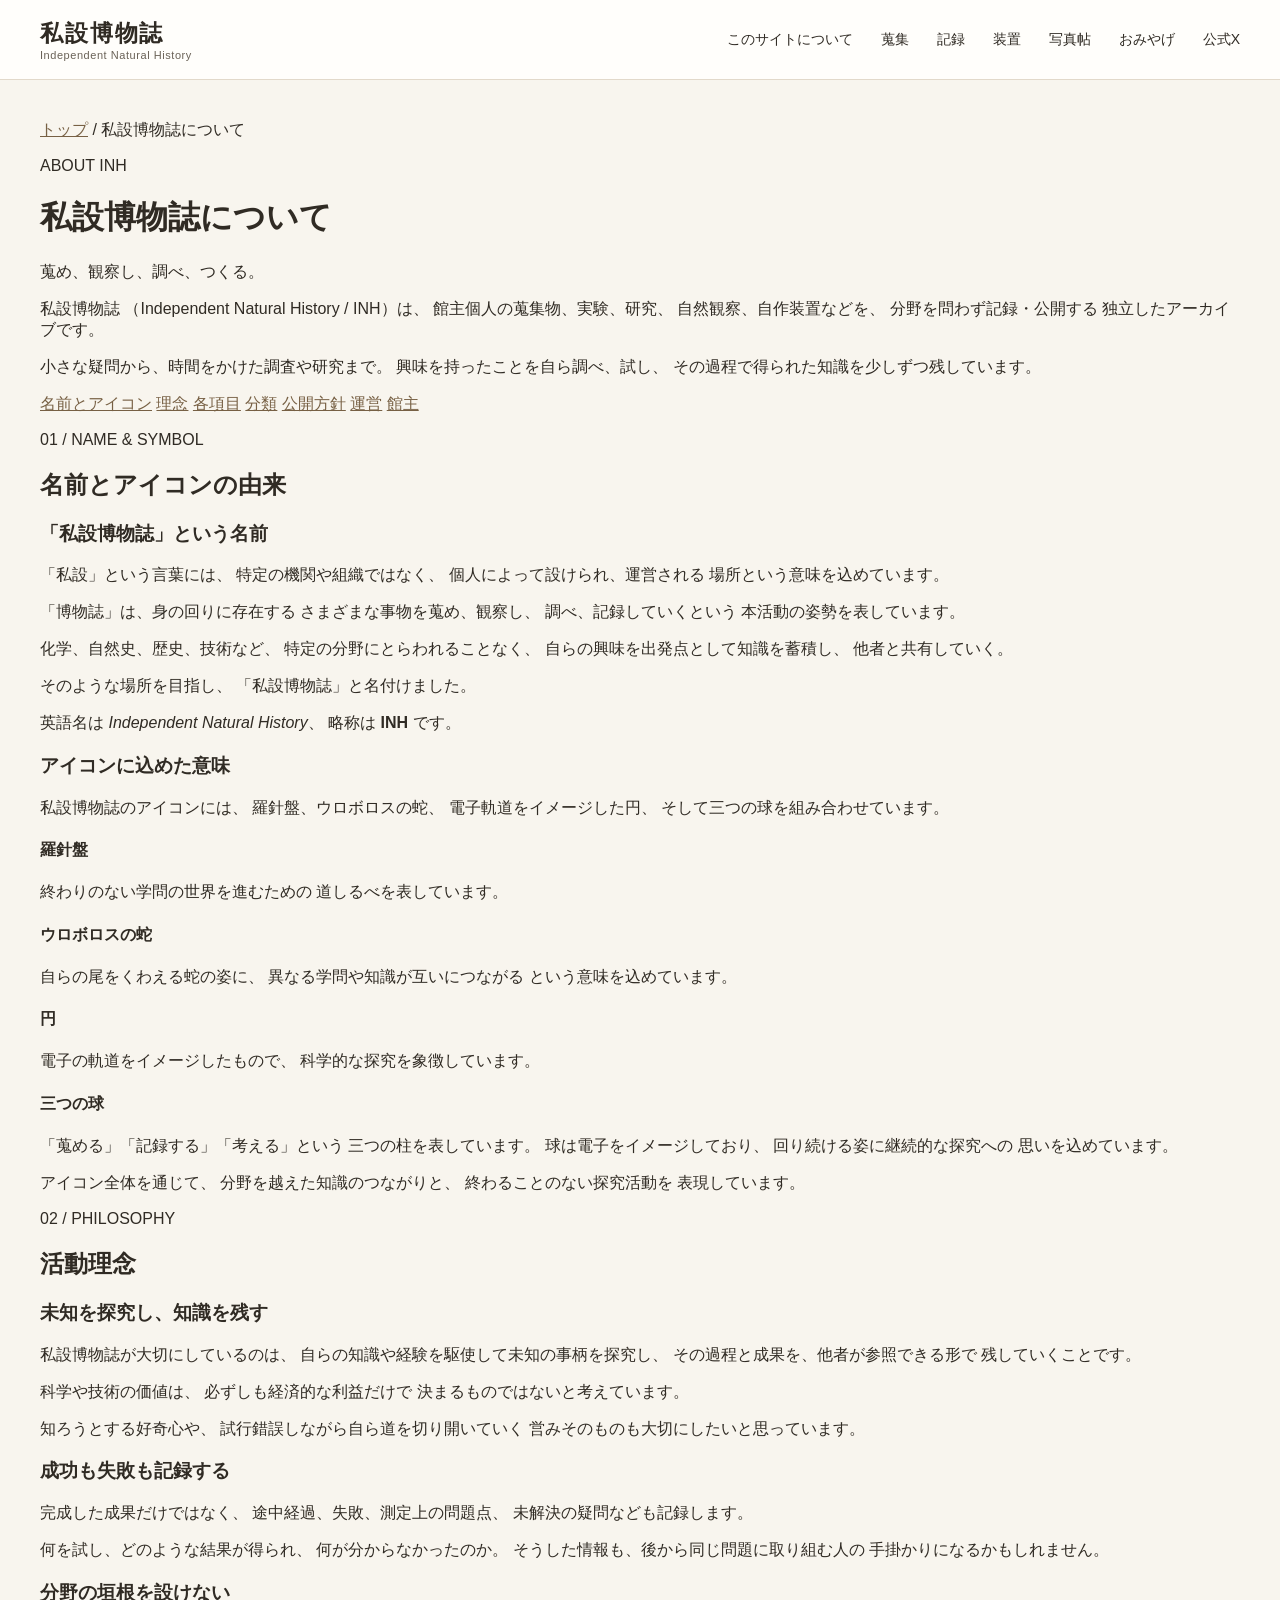
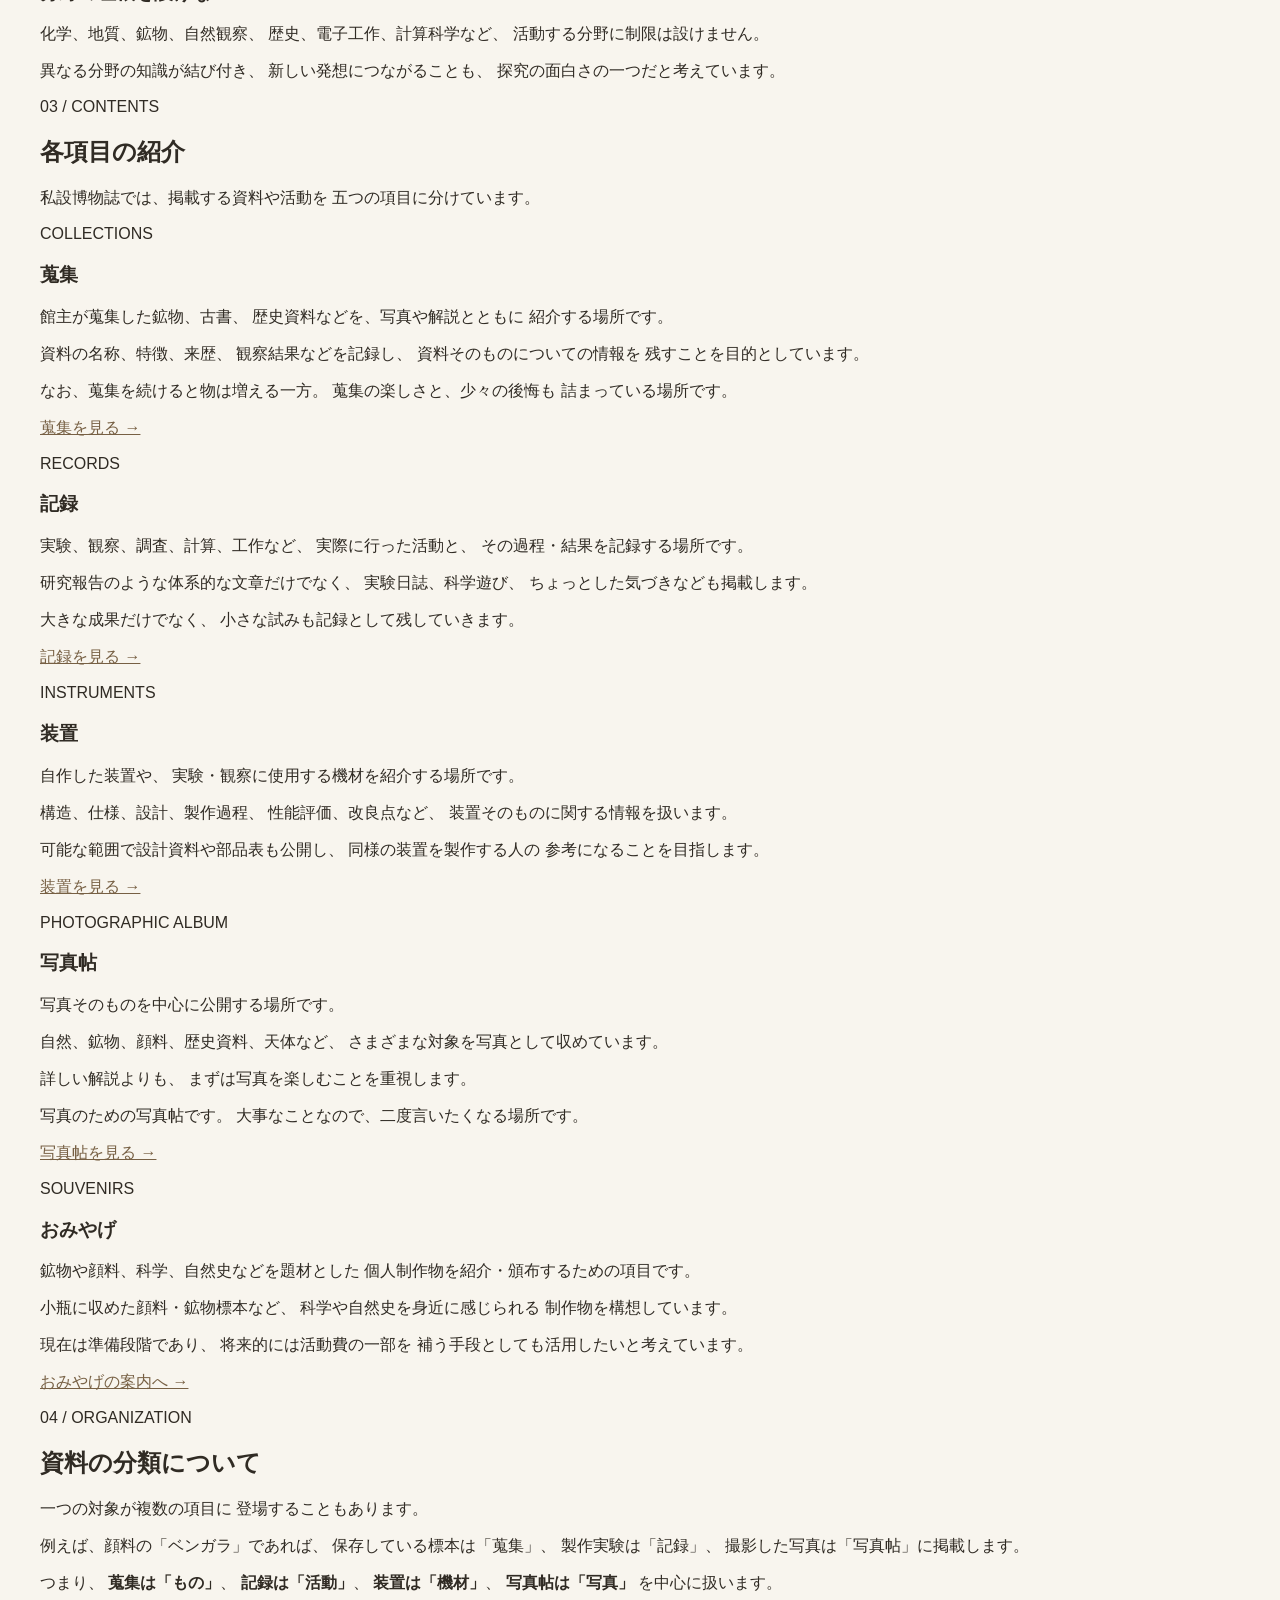
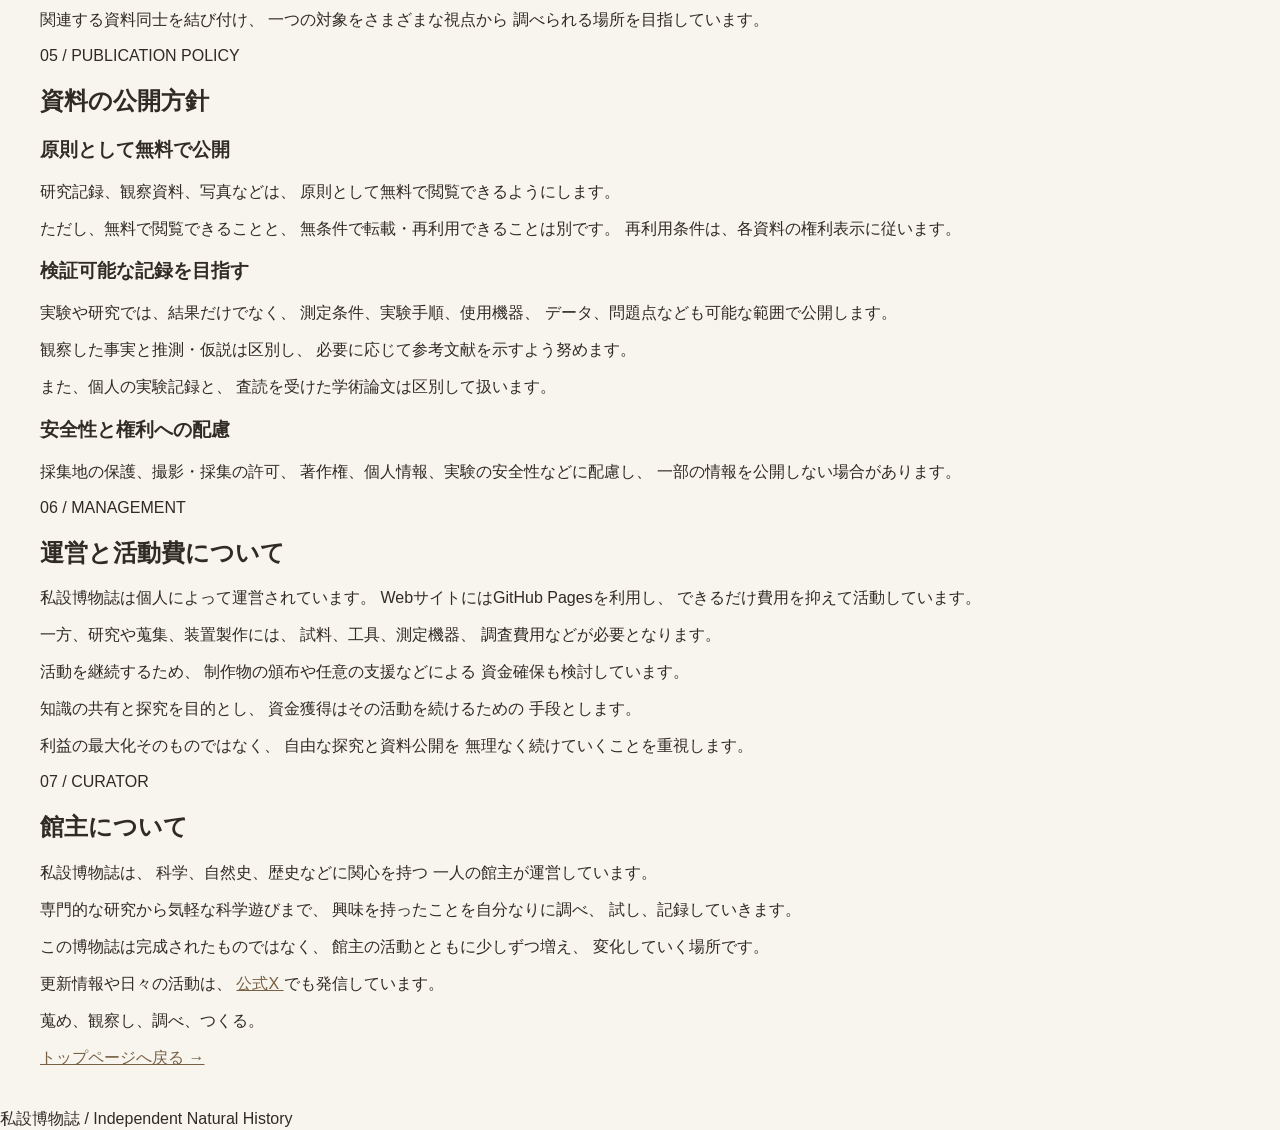
==== about/index.html @ 65b4f7a8 "Create index.html" ====
<!DOCTYPE html>
<html lang="ja">

<head>
  <meta charset="UTF-8">
  <meta name="viewport"
        content="width=device-width, initial-scale=1.0">

  <title>私設博物誌について | INH</title>

  <meta name="description"
        content="私設博物誌（INH）の名前とアイコンの由来、活動理念、各項目の紹介、資料公開方針、運営についてご案内します。">

  <!-- 共通CSS -->
  <link rel="stylesheet" href="../style.css">

  <!-- このページ専用CSS -->
  <link rel="stylesheet" href="../css/about.css">
</head>

<body>

  <!-- ===== ヘッダー ===== -->
  <header class="site-header">
    <div class="header-inner">

      <a href="../" class="site-brand">
        <span class="brand-ja">私設博物誌</span>
        <span class="brand-en">
          Independent Natural History
        </span>
      </a>

      <nav class="site-nav" aria-label="メインメニュー">
        <a href="./" aria-current="page">このサイトについて</a>
        <a href="../collections/">蒐集</a>
        <a href="../records/">記録</a>
        <a href="../instruments/">装置</a>
        <a href="../gallery/">写真帖</a>
        <a href="../#souvenirs">おみやげ</a>
        <a href="https://x.com/INH_sisetu"
           target="_blank"
           rel="noopener noreferrer">公式X</a>
      </nav>

    </div>
  </header>

  <main class="about-page">

    <!-- パンくずリスト -->
    <nav class="breadcrumb" aria-label="現在位置">
      <a href="../">トップ</a>
      / 私設博物誌について
    </nav>

    <!-- ===== はじめに ===== -->
    <div class="about-intro">

      <p class="about-en">ABOUT INH</p>
      <h1>私設博物誌について</h1>

      <p class="about-slogan">
        蒐め、観察し、調べ、つくる。
      </p>

      <p>
        私設博物誌
        （Independent Natural History / INH）は、
        館主個人の蒐集物、実験、研究、
        自然観察、自作装置などを、
        分野を問わず記録・公開する
        独立したアーカイブです。
      </p>

      <p>
        小さな疑問から、時間をかけた調査や研究まで。
        興味を持ったことを自ら調べ、試し、
        その過程で得られた知識を少しずつ残しています。
      </p>

    </div>

    <!-- ===== 目次 ===== -->
    <nav class="about-toc" aria-label="ページ内目次">
      <a href="#identity">名前とアイコン</a>
      <a href="#philosophy">理念</a>
      <a href="#contents">各項目</a>
      <a href="#classification">分類</a>
      <a href="#publication">公開方針</a>
      <a href="#management">運営</a>
      <a href="#curator">館主</a>
    </nav>

    <!-- ===== 01 名前とアイコン ===== -->
    <section id="identity" class="about-section">

      <p class="section-number">01 / NAME & SYMBOL</p>
      <h2>名前とアイコンの由来</h2>

      <h3>「私設博物誌」という名前</h3>

      <p>
        「私設」という言葉には、
        特定の機関や組織ではなく、
        個人によって設けられ、運営される
        場所という意味を込めています。
      </p>

      <p>
        「博物誌」は、身の回りに存在する
        さまざまな事物を蒐め、観察し、
        調べ、記録していくという
        本活動の姿勢を表しています。
      </p>

      <p>
        化学、自然史、歴史、技術など、
        特定の分野にとらわれることなく、
        自らの興味を出発点として知識を蓄積し、
        他者と共有していく。
      </p>

      <p>
        そのような場所を目指し、
        「私設博物誌」と名付けました。
      </p>

      <p>
        英語名は
        <em>Independent Natural History</em>、
        略称は <strong>INH</strong> です。
      </p>

      <h3>アイコンに込めた意味</h3>

      <p>
        私設博物誌のアイコンには、
        羅針盤、ウロボロスの蛇、
        電子軌道をイメージした円、
        そして三つの球を組み合わせています。
      </p>

      <div class="symbol-list">

        <div class="symbol-item">
          <h4>羅針盤</h4>
          <p>
            終わりのない学問の世界を進むための
            道しるべを表しています。
          </p>
        </div>

        <div class="symbol-item">
          <h4>ウロボロスの蛇</h4>
          <p>
            自らの尾をくわえる蛇の姿に、
            異なる学問や知識が互いにつながる
            という意味を込めています。
          </p>
        </div>

        <div class="symbol-item">
          <h4>円</h4>
          <p>
            電子の軌道をイメージしたもので、
            科学的な探究を象徴しています。
          </p>
        </div>

        <div class="symbol-item">
          <h4>三つの球</h4>
          <p>
            「蒐める」「記録する」「考える」という
            三つの柱を表しています。
            球は電子をイメージしており、
            回り続ける姿に継続的な探究への
            思いを込めています。
          </p>
        </div>

      </div>

      <p>
        アイコン全体を通じて、
        分野を越えた知識のつながりと、
        終わることのない探究活動を
        表現しています。
      </p>

    </section>

    <!-- ===== 02 活動理念 ===== -->
    <section id="philosophy" class="about-section">

      <p class="section-number">02 / PHILOSOPHY</p>
      <h2>活動理念</h2>

      <h3>未知を探究し、知識を残す</h3>

      <p>
        私設博物誌が大切にしているのは、
        自らの知識や経験を駆使して未知の事柄を探究し、
        その過程と成果を、他者が参照できる形で
        残していくことです。
      </p>

      <p>
        科学や技術の価値は、
        必ずしも経済的な利益だけで
        決まるものではないと考えています。
      </p>

      <p>
        知ろうとする好奇心や、
        試行錯誤しながら自ら道を切り開いていく
        営みそのものも大切にしたいと思っています。
      </p>

      <h3>成功も失敗も記録する</h3>

      <p>
        完成した成果だけではなく、
        途中経過、失敗、測定上の問題点、
        未解決の疑問なども記録します。
      </p>

      <p>
        何を試し、どのような結果が得られ、
        何が分からなかったのか。
        そうした情報も、後から同じ問題に取り組む人の
        手掛かりになるかもしれません。
      </p>

      <h3>分野の垣根を設けない</h3>

      <p>
        化学、地質、鉱物、自然観察、
        歴史、電子工作、計算科学など、
        活動する分野に制限は設けません。
      </p>

      <p>
        異なる分野の知識が結び付き、
        新しい発想につながることも、
        探究の面白さの一つだと考えています。
      </p>

    </section>

    <!-- ===== 03 各項目 ===== -->
    <section id="contents" class="about-section">

      <p class="section-number">03 / CONTENTS</p>
      <h2>各項目の紹介</h2>

      <p>
        私設博物誌では、掲載する資料や活動を
        五つの項目に分けています。
      </p>

      <div class="about-entries">

        <article class="about-entry">

          <p class="entry-en">COLLECTIONS</p>
          <h3>蒐集</h3>

          <p>
            館主が蒐集した鉱物、古書、
            歴史資料などを、写真や解説とともに
            紹介する場所です。
          </p>

          <p>
            資料の名称、特徴、来歴、
            観察結果などを記録し、
            資料そのものについての情報を
            残すことを目的としています。
          </p>

          <p>
            なお、蒐集を続けると物は増える一方。
            蒐集の楽しさと、少々の後悔も
            詰まっている場所です。
          </p>

          <a href="../collections/">
            蒐集を見る →
          </a>

        </article>

        <article class="about-entry">

          <p class="entry-en">RECORDS</p>
          <h3>記録</h3>

          <p>
            実験、観察、調査、計算、工作など、
            実際に行った活動と、
            その過程・結果を記録する場所です。
          </p>

          <p>
            研究報告のような体系的な文章だけでなく、
            実験日誌、科学遊び、
            ちょっとした気づきなども掲載します。
          </p>

          <p>
            大きな成果だけでなく、
            小さな試みも記録として残していきます。
          </p>

          <a href="../records/">
            記録を見る →
          </a>

        </article>

        <article class="about-entry">

          <p class="entry-en">INSTRUMENTS</p>
          <h3>装置</h3>

          <p>
            自作した装置や、
            実験・観察に使用する機材を紹介する場所です。
          </p>

          <p>
            構造、仕様、設計、製作過程、
            性能評価、改良点など、
            装置そのものに関する情報を扱います。
          </p>

          <p>
            可能な範囲で設計資料や部品表も公開し、
            同様の装置を製作する人の
            参考になることを目指します。
          </p>

          <a href="../instruments/">
            装置を見る →
          </a>

        </article>

        <article class="about-entry">

          <p class="entry-en">PHOTOGRAPHIC ALBUM</p>
          <h3>写真帖</h3>

          <p>
            写真そのものを中心に公開する場所です。
          </p>

          <p>
            自然、鉱物、顔料、歴史資料、天体など、
            さまざまな対象を写真として収めています。
          </p>

          <p>
            詳しい解説よりも、
            まずは写真を楽しむことを重視します。
          </p>

          <p>
            写真のための写真帖です。
            大事なことなので、二度言いたくなる場所です。
          </p>

          <a href="../gallery/">
            写真帖を見る →
          </a>

        </article>

        <article class="about-entry">

          <p class="entry-en">SOUVENIRS</p>
          <h3>おみやげ</h3>

          <p>
            鉱物や顔料、科学、自然史などを題材とした
            個人制作物を紹介・頒布するための項目です。
          </p>

          <p>
            小瓶に収めた顔料・鉱物標本など、
            科学や自然史を身近に感じられる
            制作物を構想しています。
          </p>

          <p>
            現在は準備段階であり、
            将来的には活動費の一部を
            補う手段としても活用したいと考えています。
          </p>

          <a href="../#souvenirs">
            おみやげの案内へ →
          </a>

        </article>

      </div>

    </section>

    <!-- ===== 04 分類 ===== -->
    <section id="classification" class="about-section">

      <p class="section-number">04 / ORGANIZATION</p>
      <h2>資料の分類について</h2>

      <p>
        一つの対象が複数の項目に
        登場することもあります。
      </p>

      <p>
        例えば、顔料の「ベンガラ」であれば、
        保存している標本は「蒐集」、
        製作実験は「記録」、
        撮影した写真は「写真帖」に掲載します。
      </p>

      <p>
        つまり、
        <strong>蒐集は「もの」</strong>、
        <strong>記録は「活動」</strong>、
        <strong>装置は「機材」</strong>、
        <strong>写真帖は「写真」</strong>
        を中心に扱います。
      </p>

      <p>
        関連する資料同士を結び付け、
        一つの対象をさまざまな視点から
        調べられる場所を目指しています。
      </p>

    </section>

    <!-- ===== 05 公開方針 ===== -->
    <section id="publication" class="about-section">

      <p class="section-number">05 / PUBLICATION POLICY</p>
      <h2>資料の公開方針</h2>

      <h3>原則として無料で公開</h3>

      <p>
        研究記録、観察資料、写真などは、
        原則として無料で閲覧できるようにします。
      </p>

      <p>
        ただし、無料で閲覧できることと、
        無条件で転載・再利用できることは別です。
        再利用条件は、各資料の権利表示に従います。
      </p>

      <h3>検証可能な記録を目指す</h3>

      <p>
        実験や研究では、結果だけでなく、
        測定条件、実験手順、使用機器、
        データ、問題点なども可能な範囲で公開します。
      </p>

      <p>
        観察した事実と推測・仮説は区別し、
        必要に応じて参考文献を示すよう努めます。
      </p>

      <p>
        また、個人の実験記録と、
        査読を受けた学術論文は区別して扱います。
      </p>

      <h3>安全性と権利への配慮</h3>

      <p>
        採集地の保護、撮影・採集の許可、
        著作権、個人情報、実験の安全性などに配慮し、
        一部の情報を公開しない場合があります。
      </p>

    </section>

    <!-- ===== 06 運営 ===== -->
    <section id="management" class="about-section">

      <p class="section-number">06 / MANAGEMENT</p>
      <h2>運営と活動費について</h2>

      <p>
        私設博物誌は個人によって運営されています。
        WebサイトにはGitHub Pagesを利用し、
        できるだけ費用を抑えて活動しています。
      </p>

      <p>
        一方、研究や蒐集、装置製作には、
        試料、工具、測定機器、
        調査費用などが必要となります。
      </p>

      <p>
        活動を継続するため、
        制作物の頒布や任意の支援などによる
        資金確保も検討しています。
      </p>

      <p class="about-emphasis">
        知識の共有と探究を目的とし、
        資金獲得はその活動を続けるための
        手段とします。
      </p>

      <p>
        利益の最大化そのものではなく、
        自由な探究と資料公開を
        無理なく続けていくことを重視します。
      </p>

    </section>

    <!-- ===== 07 館主 ===== -->
    <section id="curator" class="about-section">

      <p class="section-number">07 / CURATOR</p>
      <h2>館主について</h2>

      <p>
        私設博物誌は、
        科学、自然史、歴史などに関心を持つ
        一人の館主が運営しています。
      </p>

      <p>
        専門的な研究から気軽な科学遊びまで、
        興味を持ったことを自分なりに調べ、
        試し、記録していきます。
      </p>

      <p>
        この博物誌は完成されたものではなく、
        館主の活動とともに少しずつ増え、
        変化していく場所です。
      </p>

      <p>
        更新情報や日々の活動は、
        <a href="https://x.com/INH_sisetu"
           target="_blank"
           rel="noopener noreferrer">
          公式X
        </a>
        でも発信しています。
      </p>

    </section>

    <!-- ページ末尾 -->
    <div class="about-ending">
      <p>蒐め、観察し、調べ、つくる。</p>
      <a href="../">トップページへ戻る →</a>
    </div>

  </main>

  <footer class="about-footer">
    私設博物誌 / Independent Natural History
  </footer>

</body>
</html>
---- style.css ----
:root {
  --page-bg: #F8F5EE;
  --surface: #FFFEFB;
  --ink: #302B24;
  --muted: #6A6257;
  --accent: #776044;
  --line: #E2D9CA;
}

body {
  /* ブラウザ標準の余白をなくす */
  margin: 0;

  /* 日本語用のフォント */
  font-family: "Noto Sans JP", sans-serif;
}


/* ===== ヘッダー全体 ===== */


.site-header {
  position: sticky; /* スクロール時も固定 */
  top: 0;           /* 画面上端に配置 */
  z-index: 100;     /* 他の要素より手前 */

  /* サイト共通の色を使用 */
  background: var(--surface);
  border-bottom: 1px solid var(--line);
}



/* ===== ヘッダー内の配置 ===== */

.header-inner {
  max-width: 1200px;
  /* 横幅の上限を1200pxにする */

  margin: auto;
  /* 左右の余白を自動調整して中央寄せ */

  padding: 18px 28px;
  /* 内側の余白：上下18px、左右28px */

  display: flex;
  /* 中の要素を横並びにする */

  justify-content: space-between;
  /* 要素を左右の端へ振り分ける */

  align-items: center;
  /* 要素を縦方向の中央に揃える */

  gap: 24px;
  /* 要素同士の間隔を最低24px確保 */
}


/* ===== サイト名 ===== */

.site-brand {
  display: flex;
  /* 内部の要素を並べる仕組み */

  flex-direction: column;
  /* 横並びではなく縦並びにする */

  text-decoration: none;
  /* リンクの下線を消す */

  color: inherit;
  /* 親要素の文字色を引き継ぐ */
}


/* ===== 日本語のサイト名 ===== */

.brand-ja {
  font-size: 23px;
  /* 文字サイズ */

  font-weight: 600;
  /* 文字の太さ。やや太字 */

  letter-spacing: 0.08em;
  /* 文字同士の間隔を少し広くする */
}



/* ===== メニュー ===== */

.site-nav {
  display: flex;
  /* メニューを横並びにする */

  gap: 28px;
  /* メニュー項目同士の間隔 */

  flex-wrap: wrap;
  /* 幅が足りなければ折り返す */
}



/* ===== メニュー内のリンク ===== */
.site-nav a {
  color: var(--ink);       /* 通常時の文字色 */
  font-size: 14px;
  text-decoration: none;   /* 下線を消す */
  transition: color 0.2s;  /* 色を滑らかに変える */
}

/* ===== マウスを乗せたとき ===== */
.site-nav a:hover {
  color: var(--accent);    /* 茶色に変化 */
}


/* ===== キーボード操作時 ===== */

.site-nav a:focus-visible,
.site-brand:focus-visible {
  outline: 2px solid #a16c43;
  /* 選択中のリンクを枠線で示す */

  outline-offset: 4px;
  /* 枠線を要素から4px離す */
}


/* ===== メイン部分（仮） ===== */

main {
  max-width: 1200px;
  /* コンテンツの横幅上限 */

  margin: auto;
  /* 中央寄せ */

  padding: 40px 28px;
  /* 内側の余白 */
}

main section {
  min-height: 200px;
  /* 各セクションの最低の高さ */

  scroll-margin-top: 120px;
  /* 移動先がヘッダーに隠れないよう余白を取る */
}


/* ===== スマートフォンへの対応 ===== */

@media (max-width: 700px) {
  /* 画面幅が700px以下のときだけ適用 */

  .header-inner {
    flex-direction: column;
    /* 横並びを縦並びに変更 */

    align-items: flex-start;
    /* 左端に揃える */

    padding: 14px 20px;
    /* スマホ向けに余白を調整 */
  }

  .site-nav {
    gap: 20px;
    /* メニュー間隔を狭くする */
  }
}


body{
  background: var(--page-bg);
  color: var(--ink);
}



/* ===== 英語のサイト名 ===== */
.brand-en {
  font-size: 11px;          /* 文字サイズ */
  color: var(--muted);     /* 補助文字色 */
  letter-spacing: 0.05em;  /* 文字同士の間隔 */
}


main a {
  color: var(--accent);
}
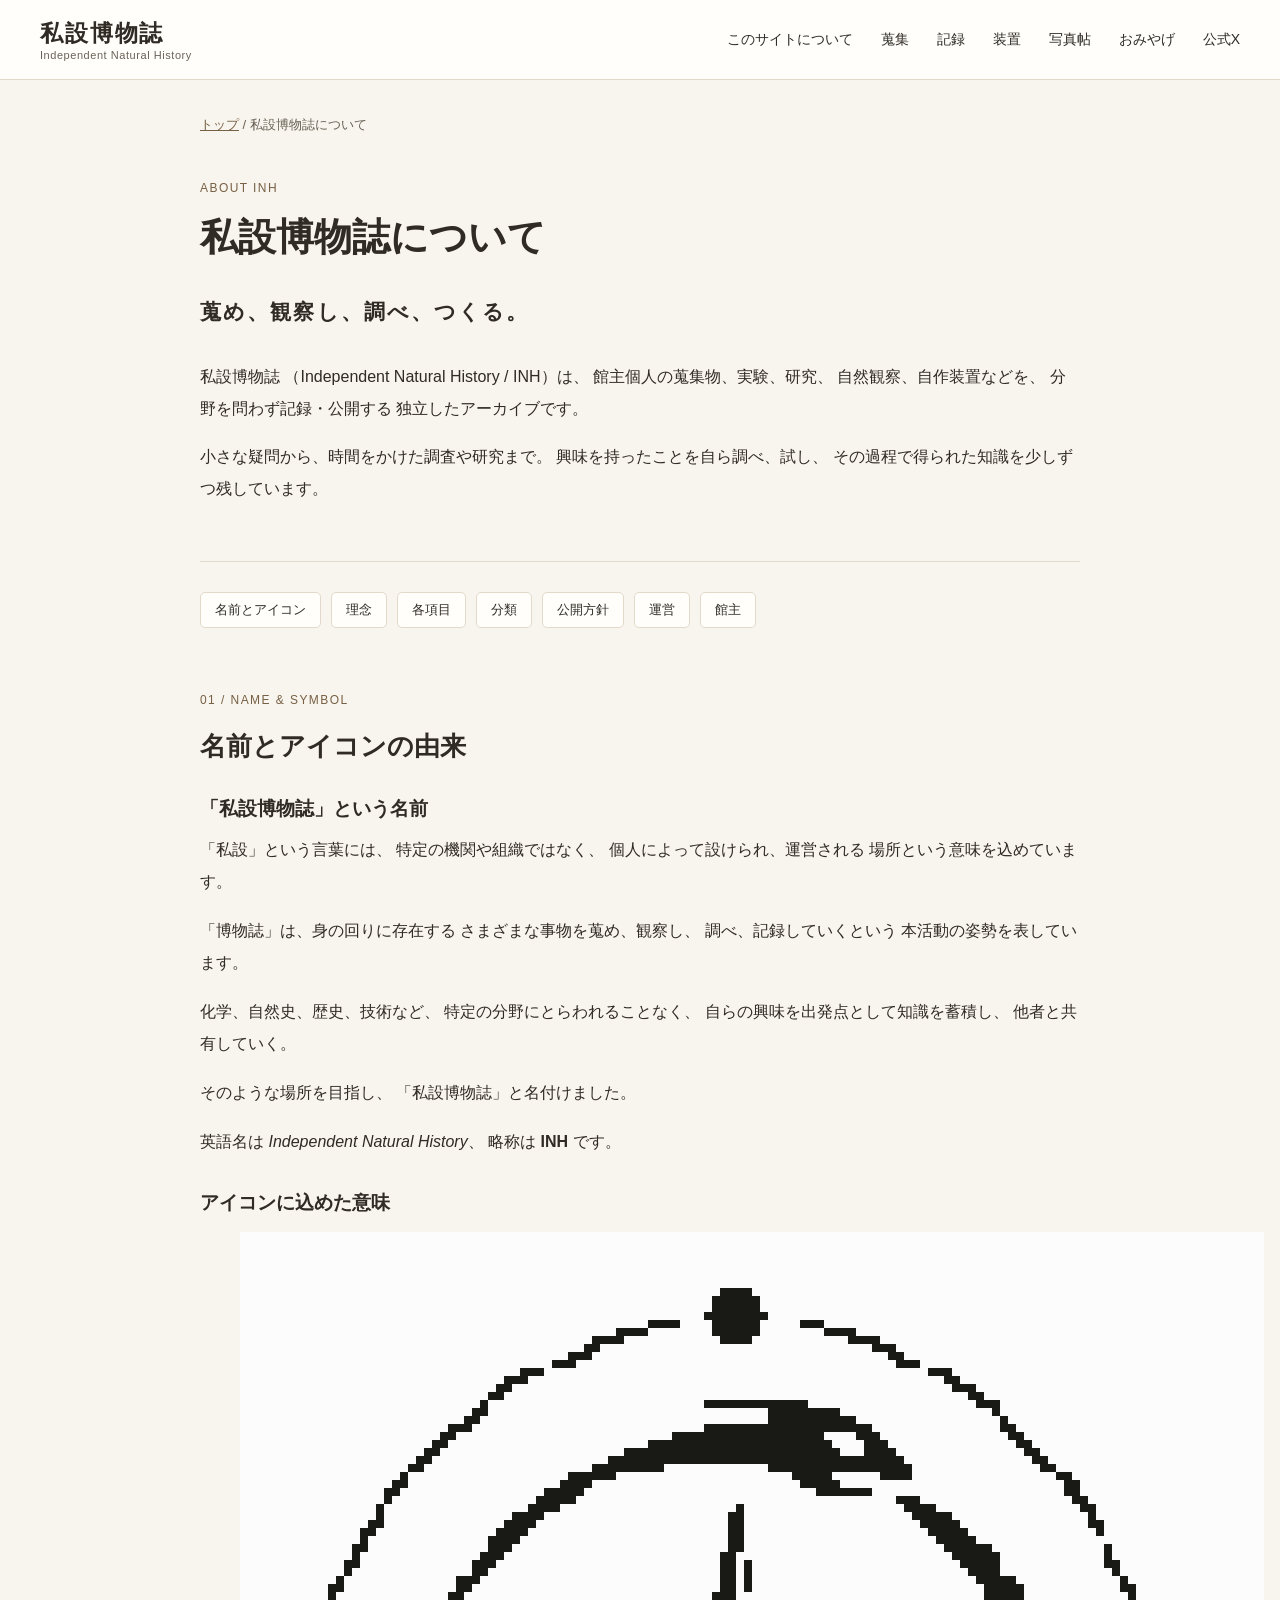
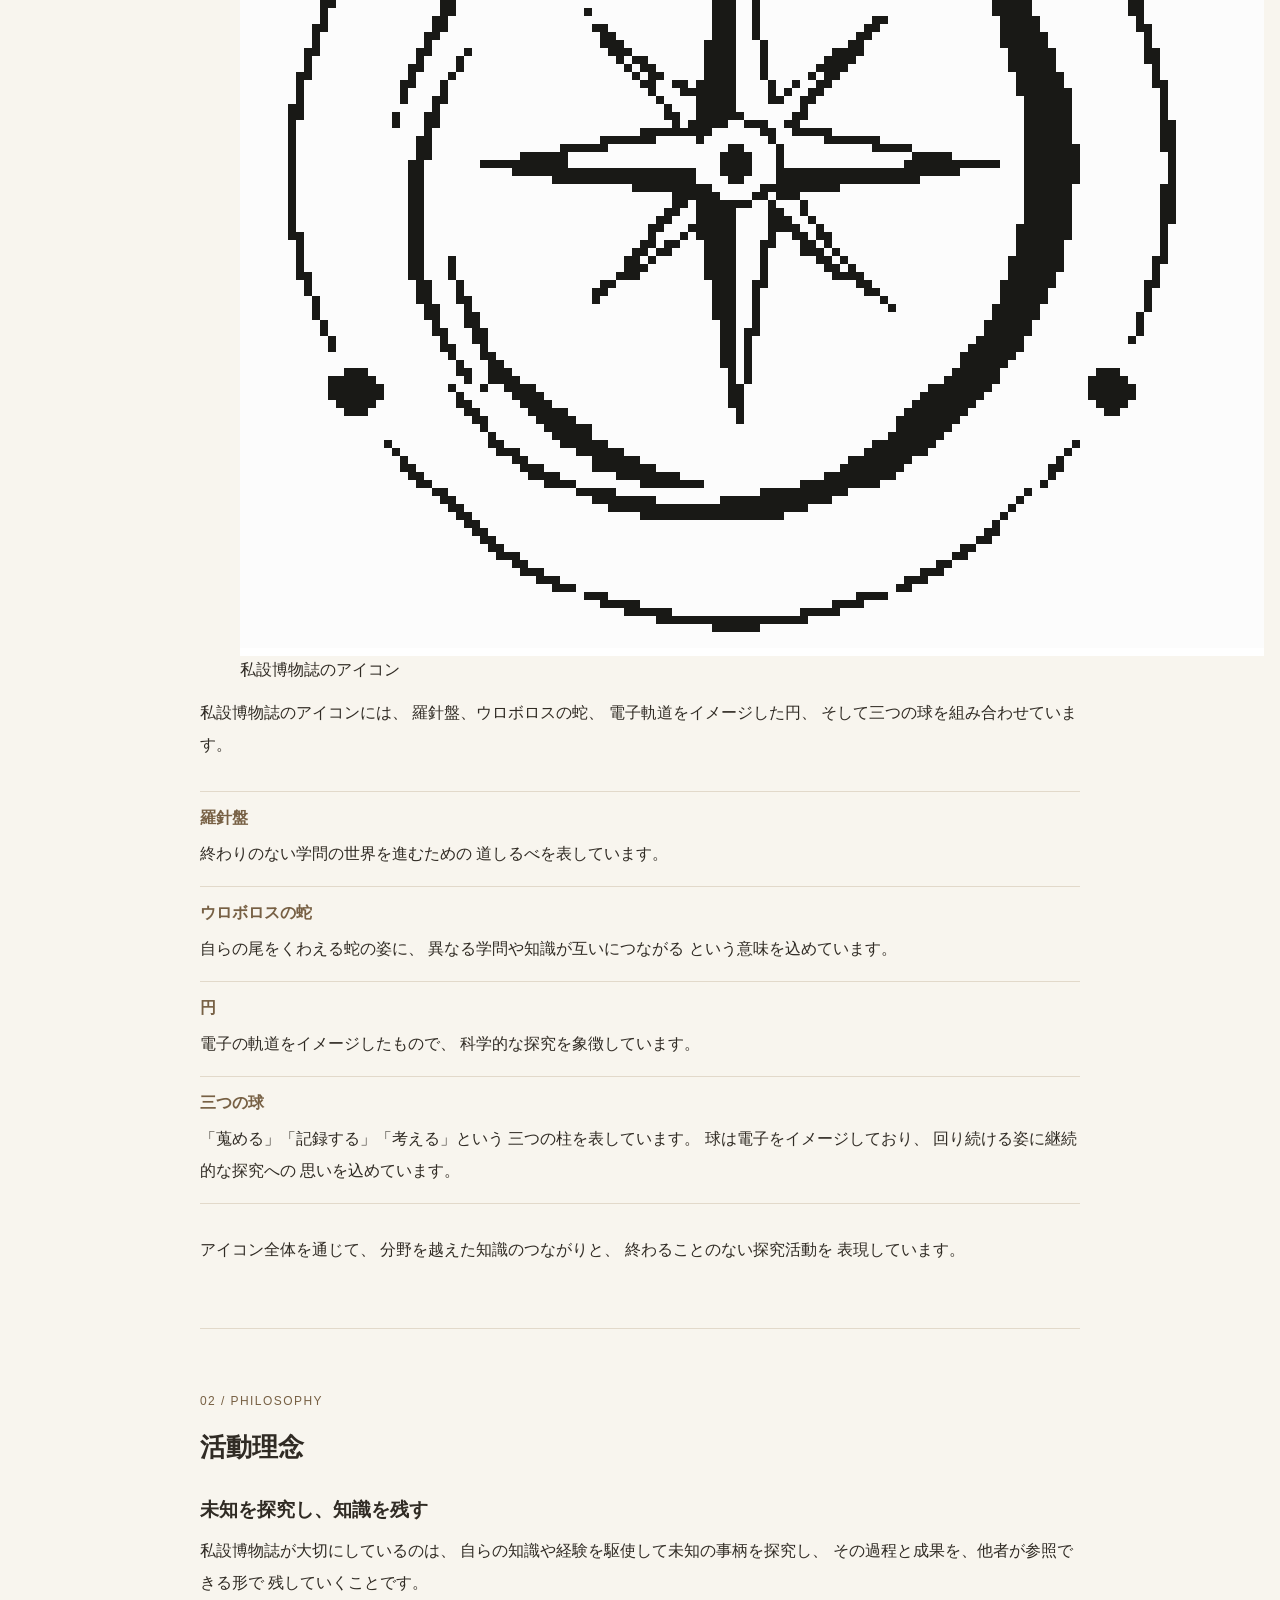
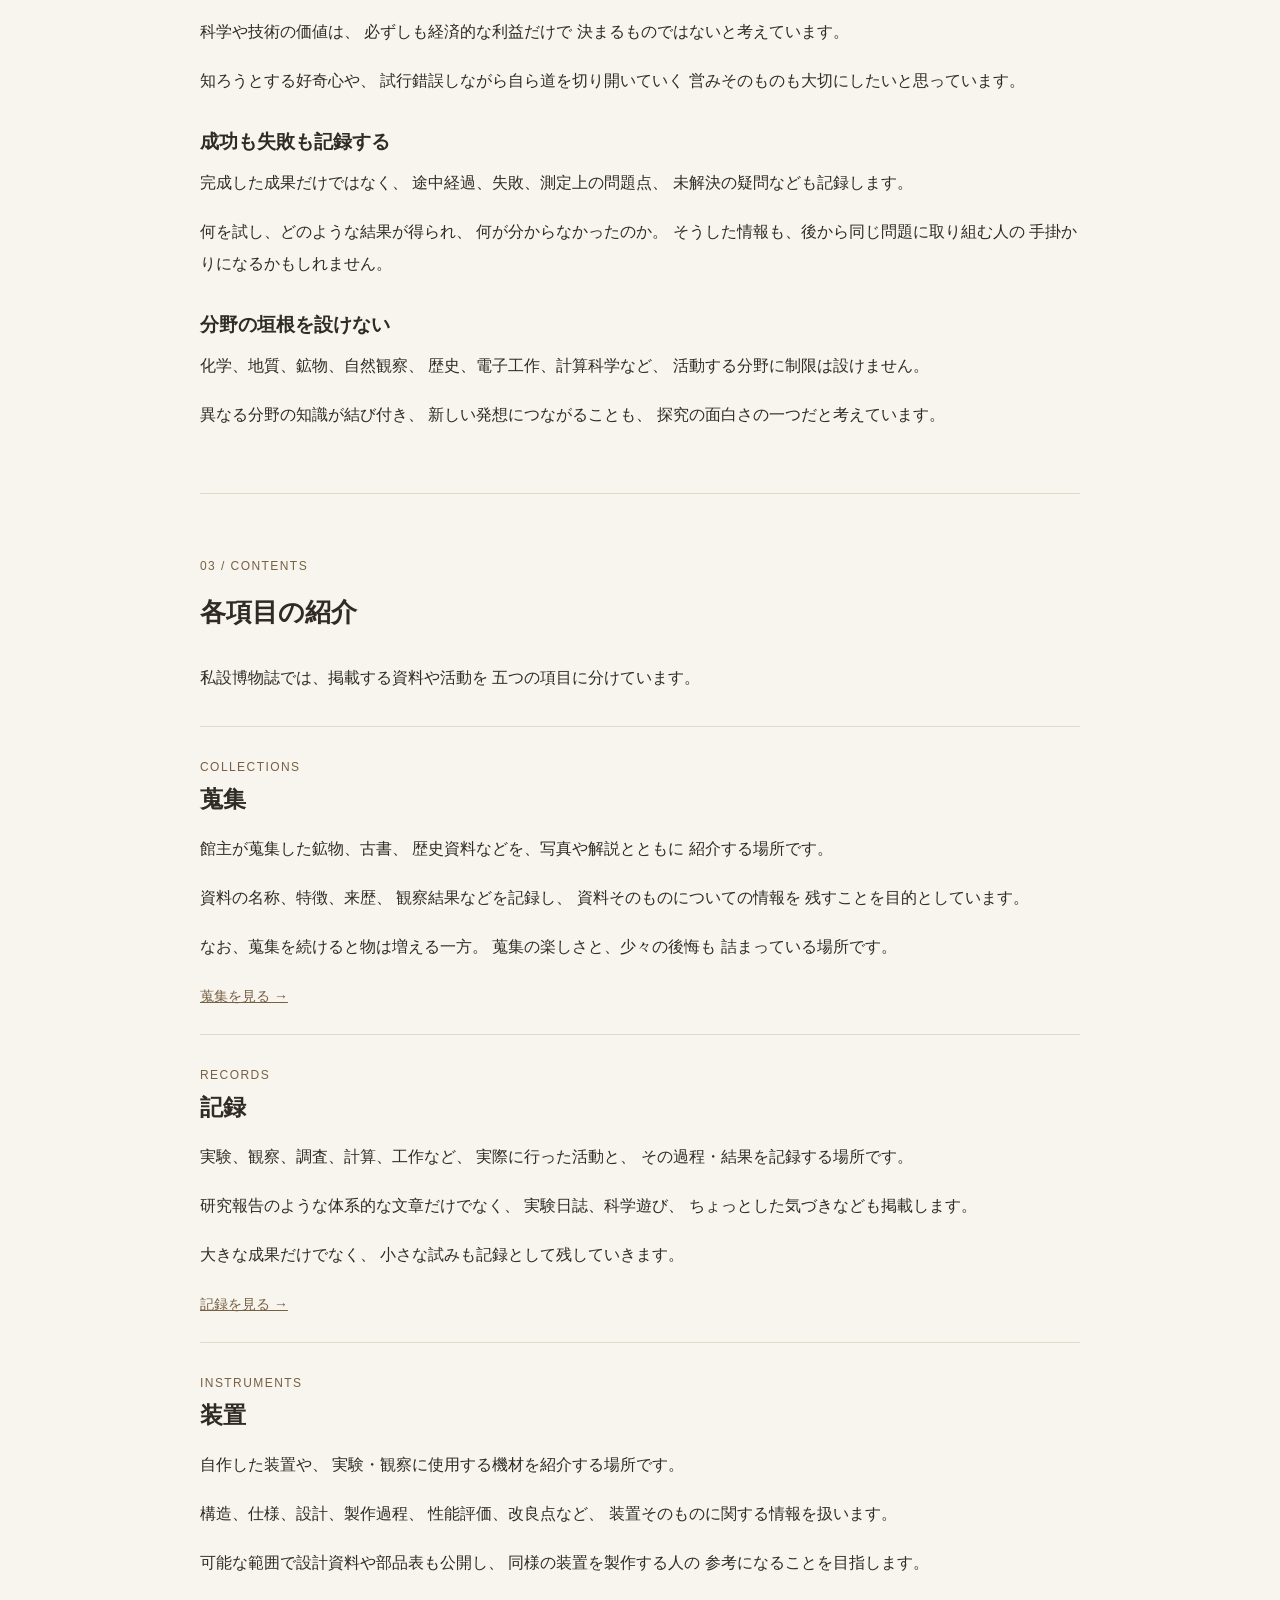
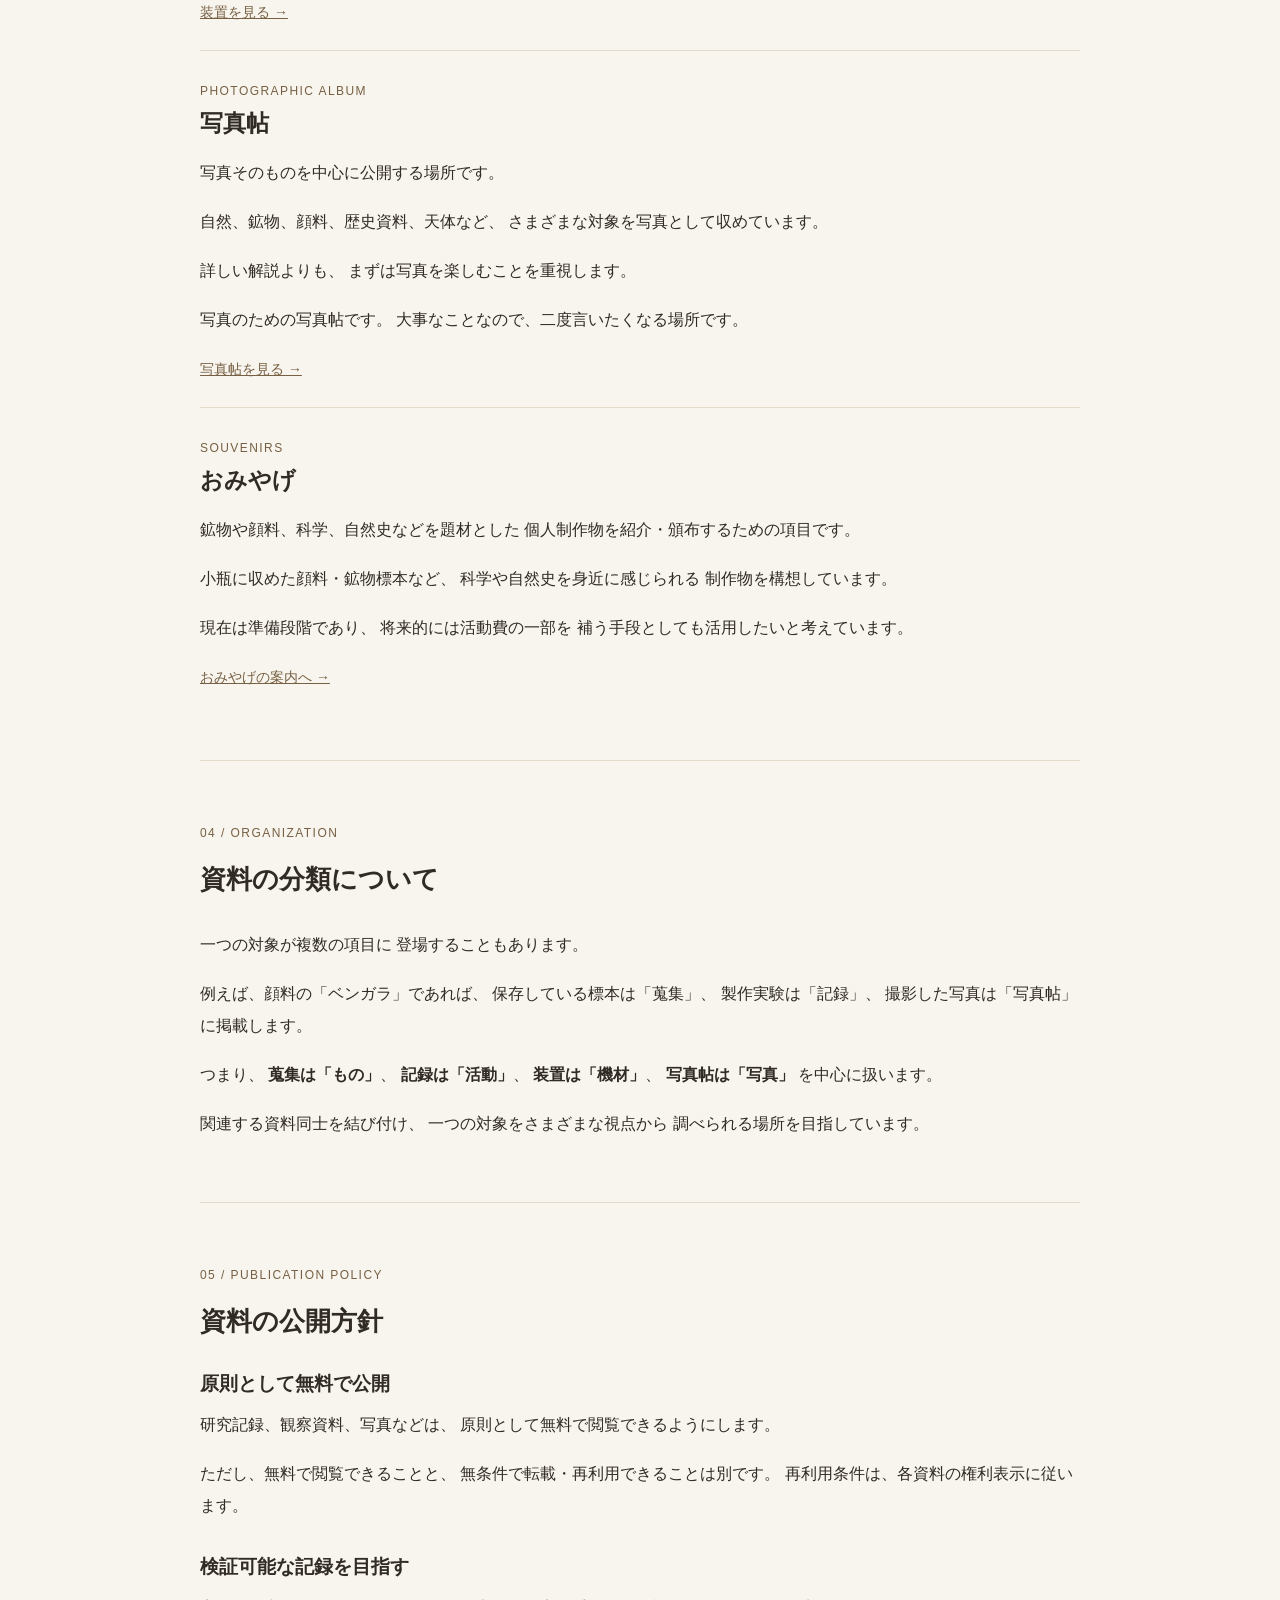
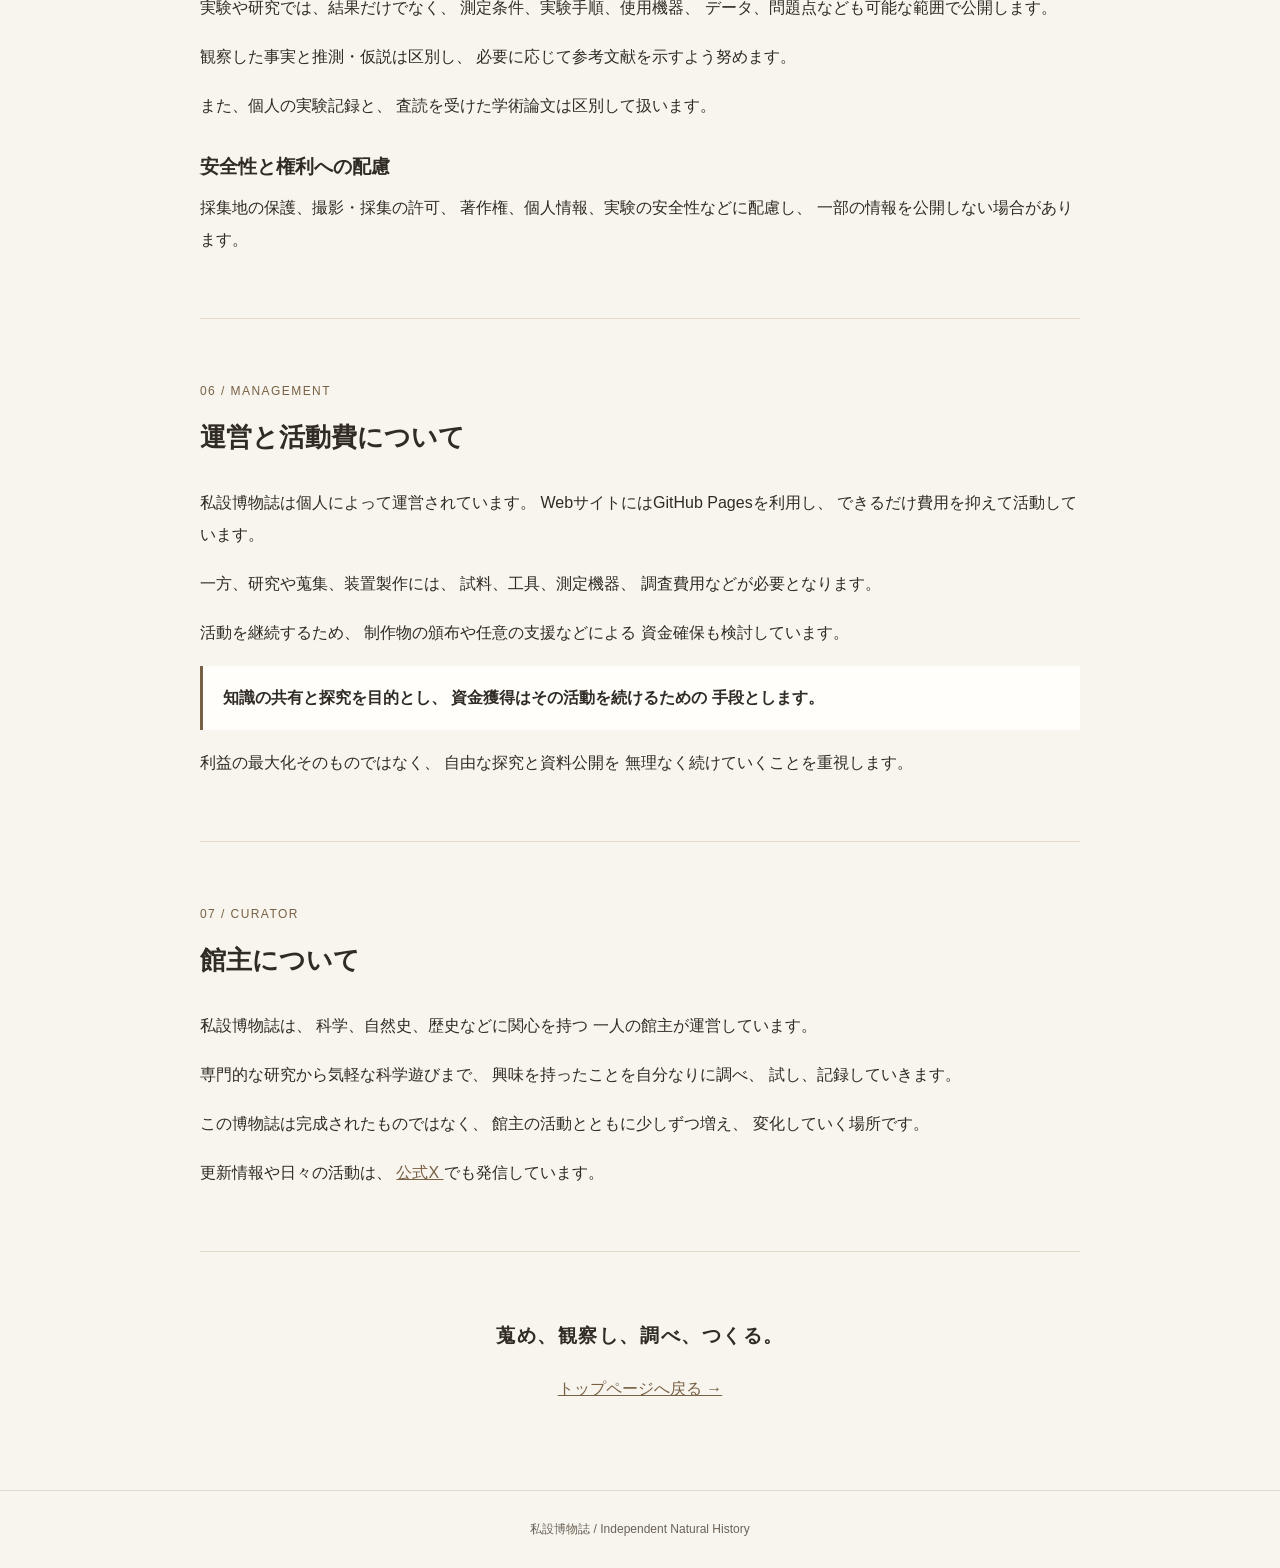
==== commit ae9b23c2: "Update index.html" ====
--- a/about/index.html
+++ b/about/index.html
@@ -134,6 +134,21 @@
       </p>
 
       <h3>アイコンに込めた意味</h3>
+      
+<!-- ===== 私設博物誌のアイコン ===== -->
+<figure class="about-symbol-image">
+
+  <img
+    src="../images/IMG_1352.png"
+    alt="私設博物誌のアイコン。羅針盤、ウロボロス、円、三つの球を組み合わせた意匠"
+    loading="lazy">
+
+  <figcaption>
+    私設博物誌のアイコン
+  </figcaption>
+
+</figure>
+
 
       <p>
         私設博物誌のアイコンには、
--- a/css/about.css
+++ b/css/about.css
@@ -0,0 +1,202 @@
+
+/* ===== ABOUT INH ===== */
+
+.about-page {
+  max-width: 880px;
+  margin: 0 auto;
+  padding: 36px 28px 90px;
+}
+
+.about-page section {
+  min-height: 0;
+  scroll-margin-top: 160px;
+}
+
+.about-page p {
+  line-height: 2;
+}
+
+/* パンくず */
+.breadcrumb {
+  font-size: 13px;
+  color: var(--muted);
+  margin-bottom: 42px;
+}
+
+/* ページ冒頭 */
+.about-intro {
+  padding-bottom: 40px;
+  border-bottom: 1px solid var(--line);
+}
+
+.about-en,
+.section-number,
+.entry-en {
+  color: var(--accent);
+  font-size: 12px;
+  letter-spacing: 0.12em;
+}
+
+.about-intro h1 {
+  font-size: clamp(28px, 5vw, 38px);
+  margin: 10px 0 28px;
+}
+
+.about-slogan {
+  font-size: 21px;
+  font-weight: 600;
+  letter-spacing: 0.1em;
+  margin-bottom: 28px;
+}
+
+/* 目次 */
+.about-toc {
+  display: flex;
+  flex-wrap: wrap;
+  gap: 10px;
+  margin: 30px 0 60px;
+}
+
+.about-toc a {
+  padding: 8px 14px;
+  border: 1px solid var(--line);
+  border-radius: 5px;
+  background: var(--surface);
+  color: var(--ink);
+  text-decoration: none;
+  font-size: 13px;
+}
+
+.about-toc a:hover {
+  background: #EEE6D8;
+}
+
+/* 各章 */
+.about-section {
+  margin-top: 60px;
+  padding-bottom: 45px;
+  border-bottom: 1px solid var(--line);
+}
+
+.about-section h2 {
+  font-size: 26px;
+  margin: 10px 0 32px;
+}
+
+.about-section h3 {
+  font-size: 19px;
+  margin: 32px 0 12px;
+}
+
+.about-section p {
+  margin: 0 0 17px;
+}
+
+/* アイコンの由来 */
+.symbol-list {
+  margin: 30px 0;
+  border-top: 1px solid var(--line);
+}
+
+.symbol-item {
+  padding: 16px 0;
+  border-bottom: 1px solid var(--line);
+}
+
+.symbol-item h4 {
+  font-size: 16px;
+  margin: 0 0 9px;
+  color: var(--accent);
+}
+
+.symbol-item p {
+  margin: 0;
+}
+
+/* 5つの項目 */
+.about-entries {
+  margin-top: 32px;
+}
+
+.about-entry {
+  padding: 28px 0;
+  border-top: 1px solid var(--line);
+}
+
+.about-entry .entry-en {
+  margin-bottom: 5px;
+}
+
+.about-entry h3 {
+  font-size: 23px;
+  margin: 0 0 18px;
+}
+
+.about-entry a {
+  display: inline-block;
+  margin-top: 8px;
+  font-size: 14px;
+}
+
+/* 運営理念の強調 */
+.about-emphasis {
+  padding: 16px 20px;
+  border-left: 3px solid var(--accent);
+  background: var(--surface);
+  font-weight: 600;
+}
+
+/* 終わり */
+.about-ending {
+  margin-top: 65px;
+  text-align: center;
+}
+
+.about-ending p {
+  font-size: 19px;
+  font-weight: 600;
+  letter-spacing: 0.08em;
+  margin-bottom: 24px;
+}
+
+.about-footer {
+  text-align: center;
+  padding: 30px 16px;
+  border-top: 1px solid var(--line);
+  color: var(--muted);
+  font-size: 12px;
+}
+
+/* スマートフォン */
+@media (max-width: 700px) {
+
+  .about-page {
+    padding: 26px 20px 65px;
+  }
+
+  .about-intro h1 {
+    font-size: 29px;
+  }
+
+  .about-slogan {
+    font-size: 18px;
+  }
+
+  .about-section {
+    margin-top: 45px;
+  }
+
+  .about-section h2 {
+    font-size: 23px;
+  }
+
+  .about-toc {
+    gap: 8px;
+    margin-bottom: 45px;
+  }
+
+  .about-toc a {
+    padding: 7px 10px;
+  }
+
+}
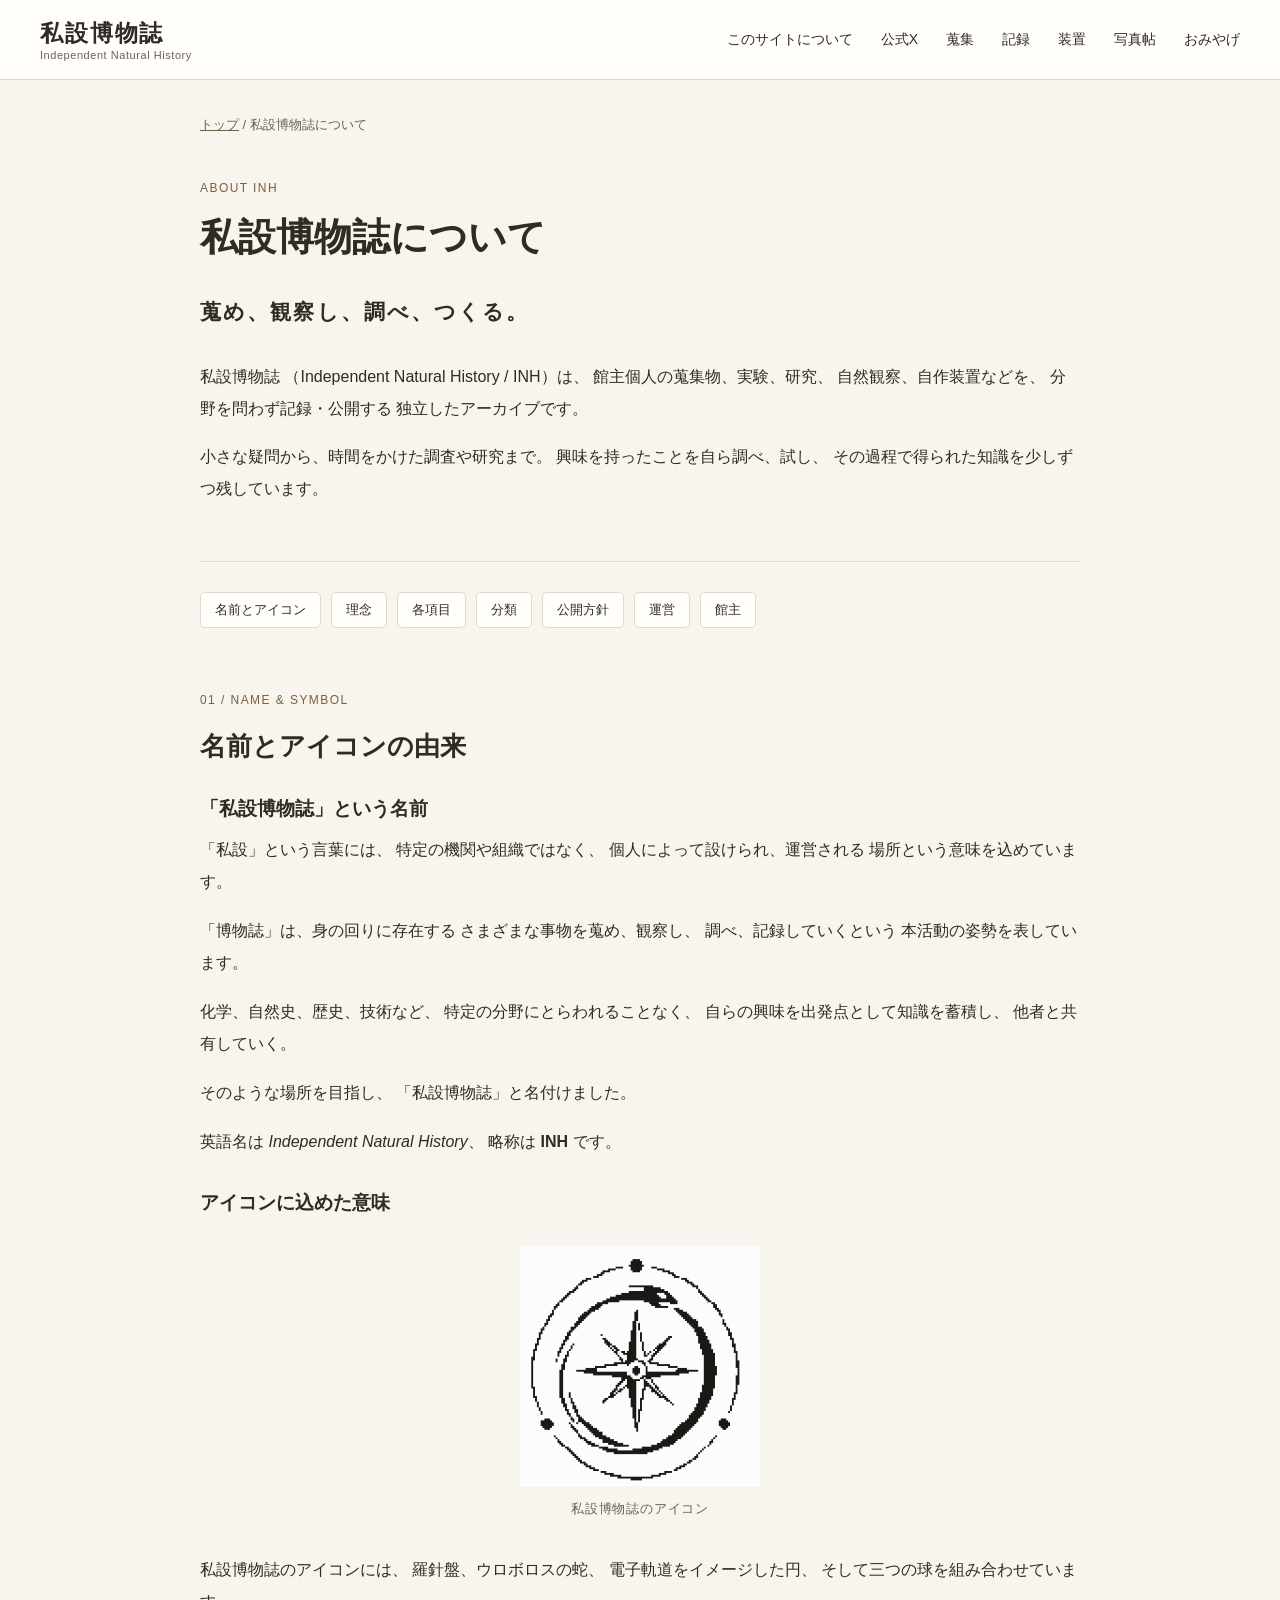
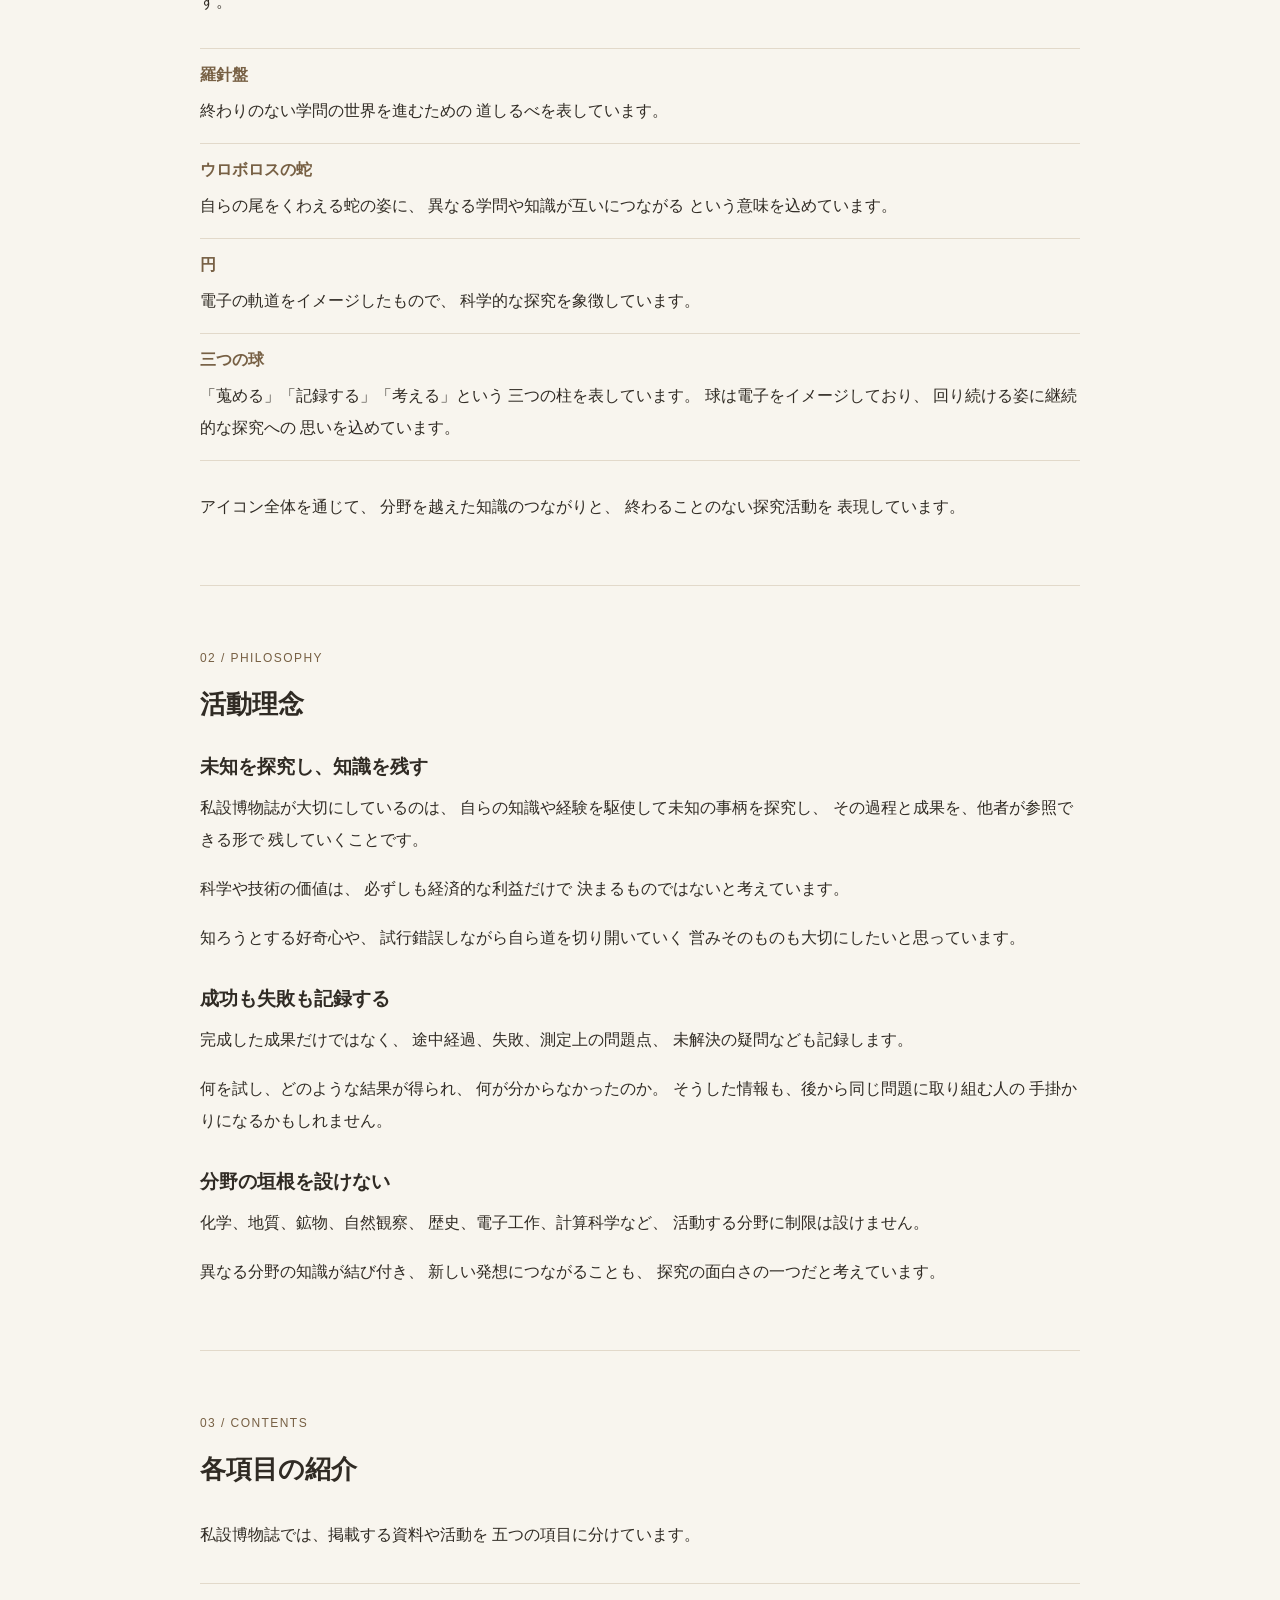
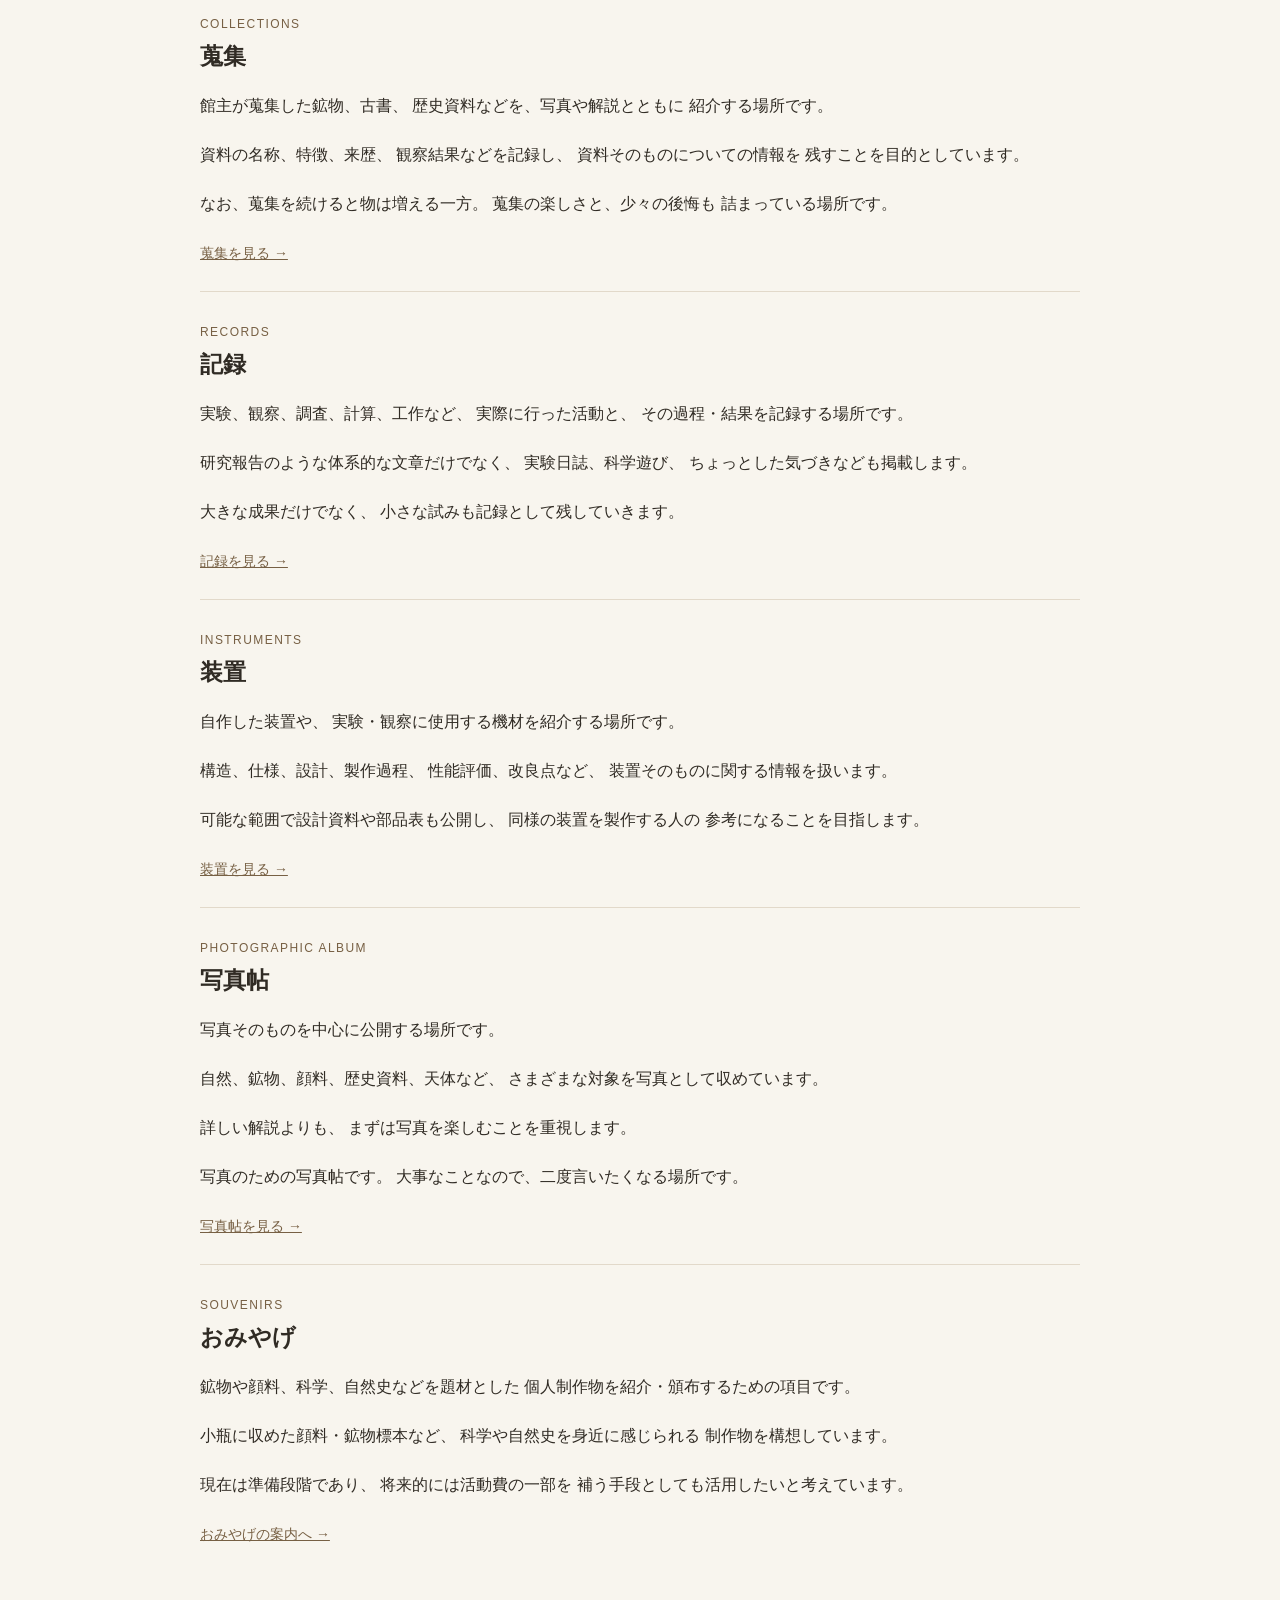
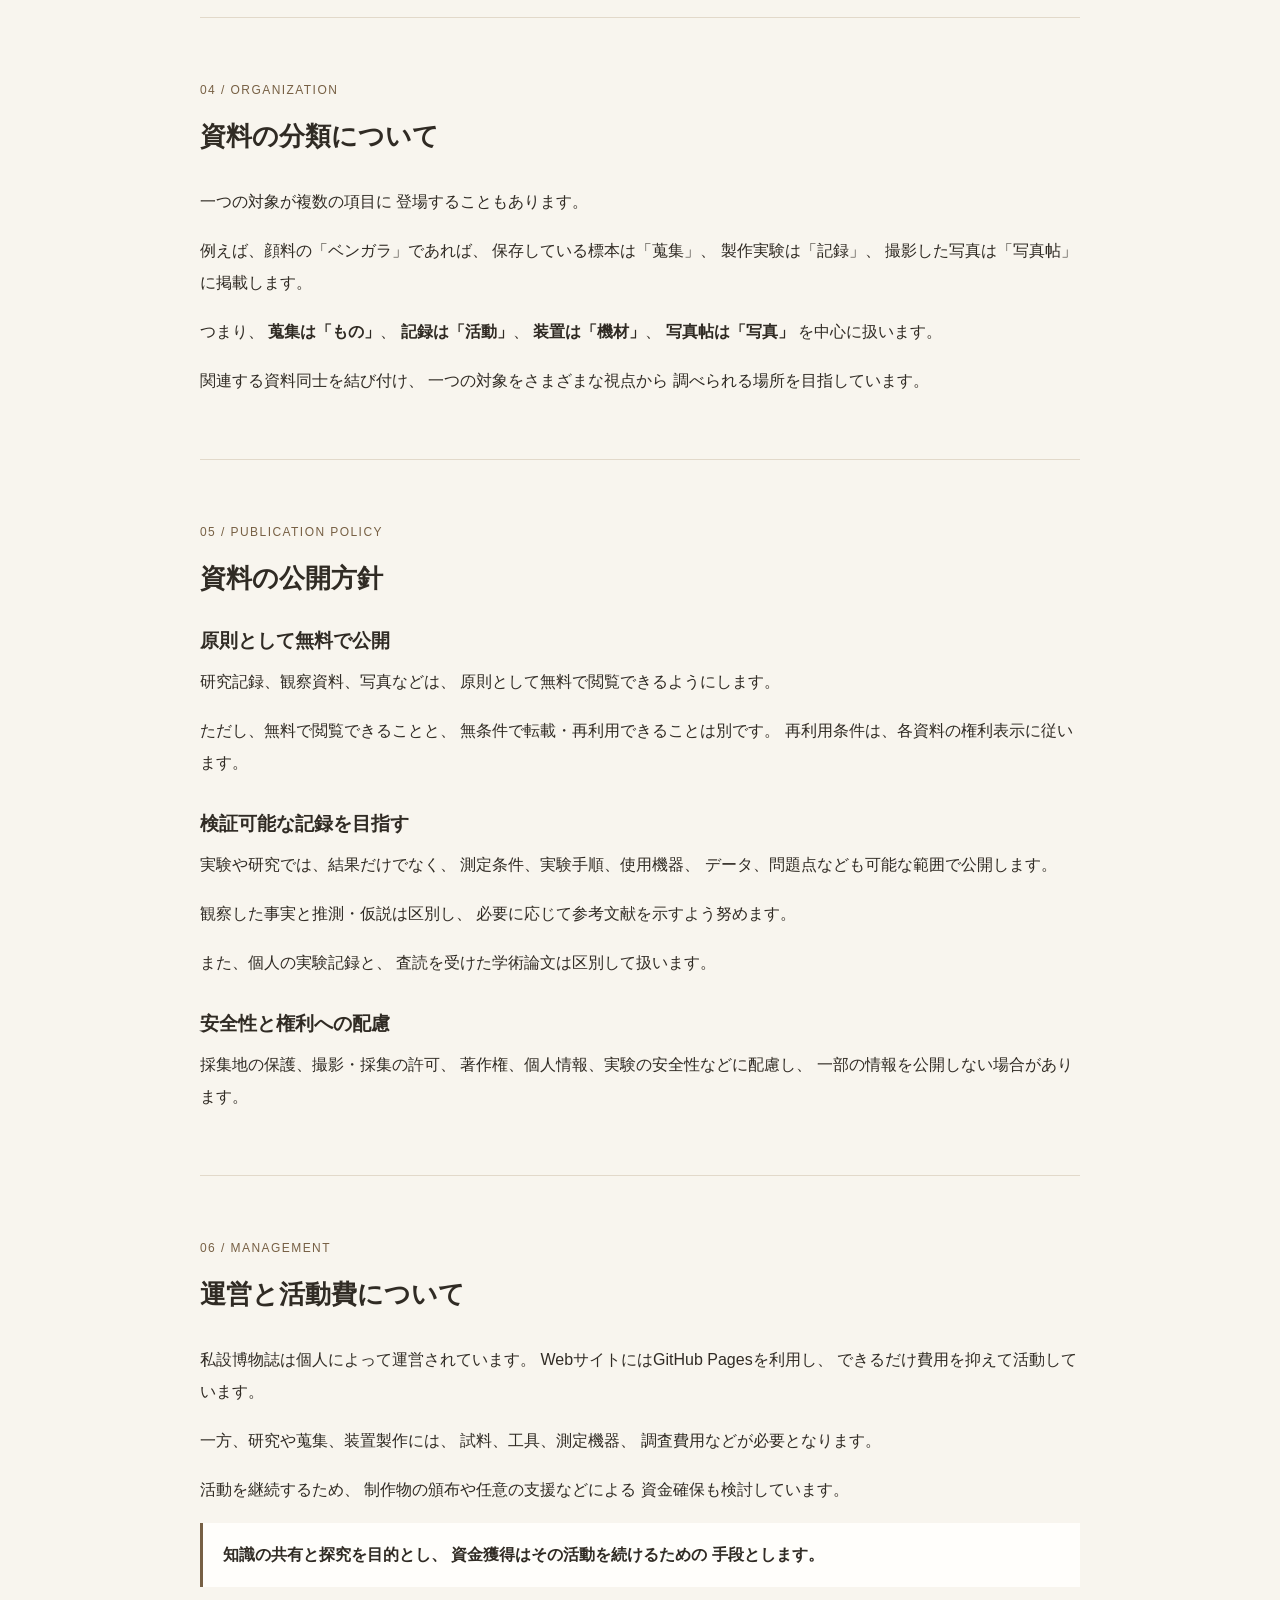
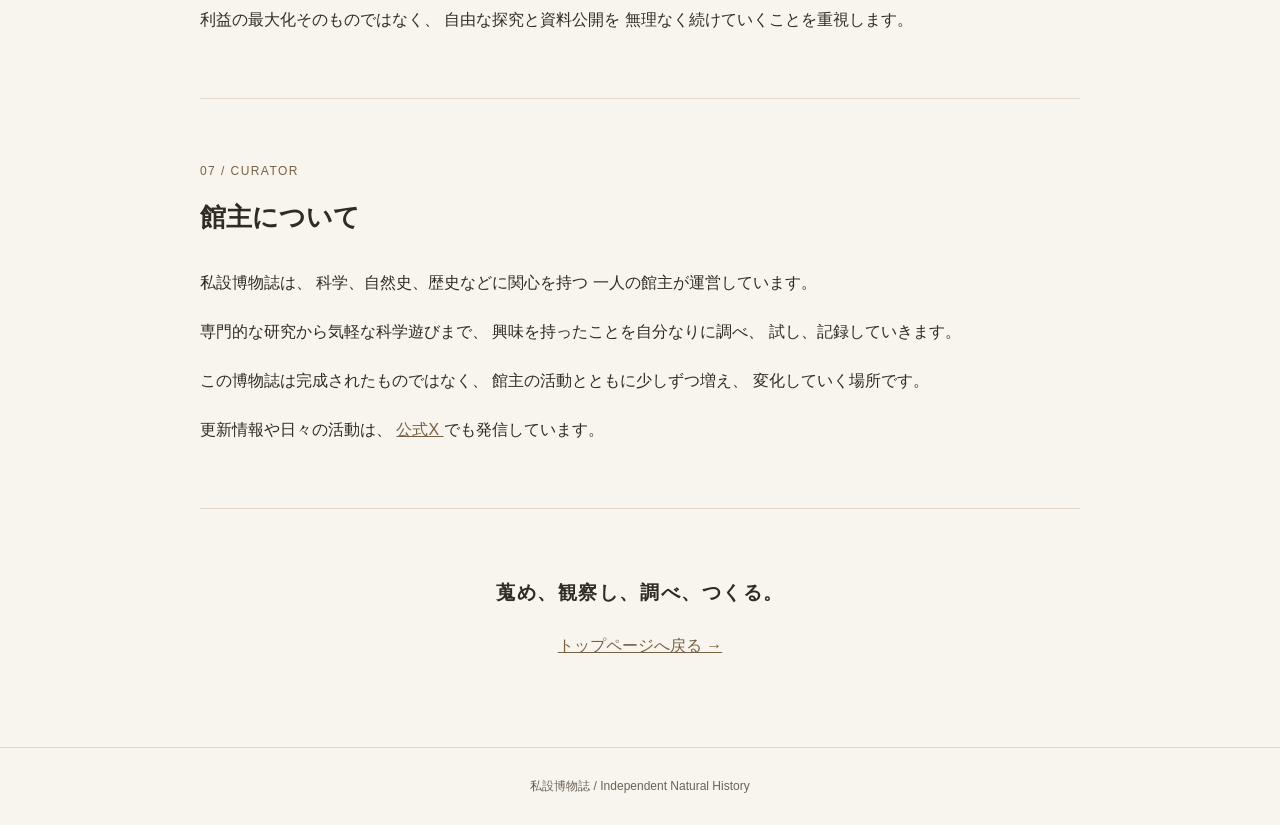
==== commit a40bd736: "Update index.html" ====
--- a/about/index.html
+++ b/about/index.html
@@ -19,33 +19,10 @@
   <link rel="stylesheet" href="../css/about.css">
 </head>
 
-<body>
-
-  <!-- ===== ヘッダー ===== -->
-  <header class="site-header">
-    <div class="header-inner">
-
-      <a href="../" class="site-brand">
-        <span class="brand-ja">私設博物誌</span>
-        <span class="brand-en">
-          Independent Natural History
-        </span>
-      </a>
-
-      <nav class="site-nav" aria-label="メインメニュー">
-        <a href="./" aria-current="page">このサイトについて</a>
-        <a href="../collections/">蒐集</a>
-        <a href="../records/">記録</a>
-        <a href="../instruments/">装置</a>
-        <a href="../gallery/">写真帖</a>
-        <a href="../#souvenirs">おみやげ</a>
-        <a href="https://x.com/INH_sisetu"
-           target="_blank"
-           rel="noopener noreferrer">公式X</a>
-      </nav>
-
-    </div>
-  </header>
+  <!-- 共通ヘッダー -->
+<div id="site-header"></div>
+
+<script src="../js/header.js" defer></script>
 
   <main class="about-page">
 
--- a/css/about.css
+++ b/css/about.css
@@ -200,3 +200,26 @@
   }
 
 }
+
+/* ===== INHアイコンの表示 ===== */
+
+.about-symbol-image {
+  margin: 30px auto 36px;
+  text-align: center;
+}
+
+.about-symbol-image img {
+  display: block;
+  width: 100%;
+  max-width: 240px;
+  height: auto;
+  object-fit: contain;
+  margin: 0 auto;
+}
+
+.about-symbol-image figcaption {
+  margin-top: 14px;
+  font-size: 13px;
+  color: var(--muted);
+  letter-spacing: 0.06em;
+}
